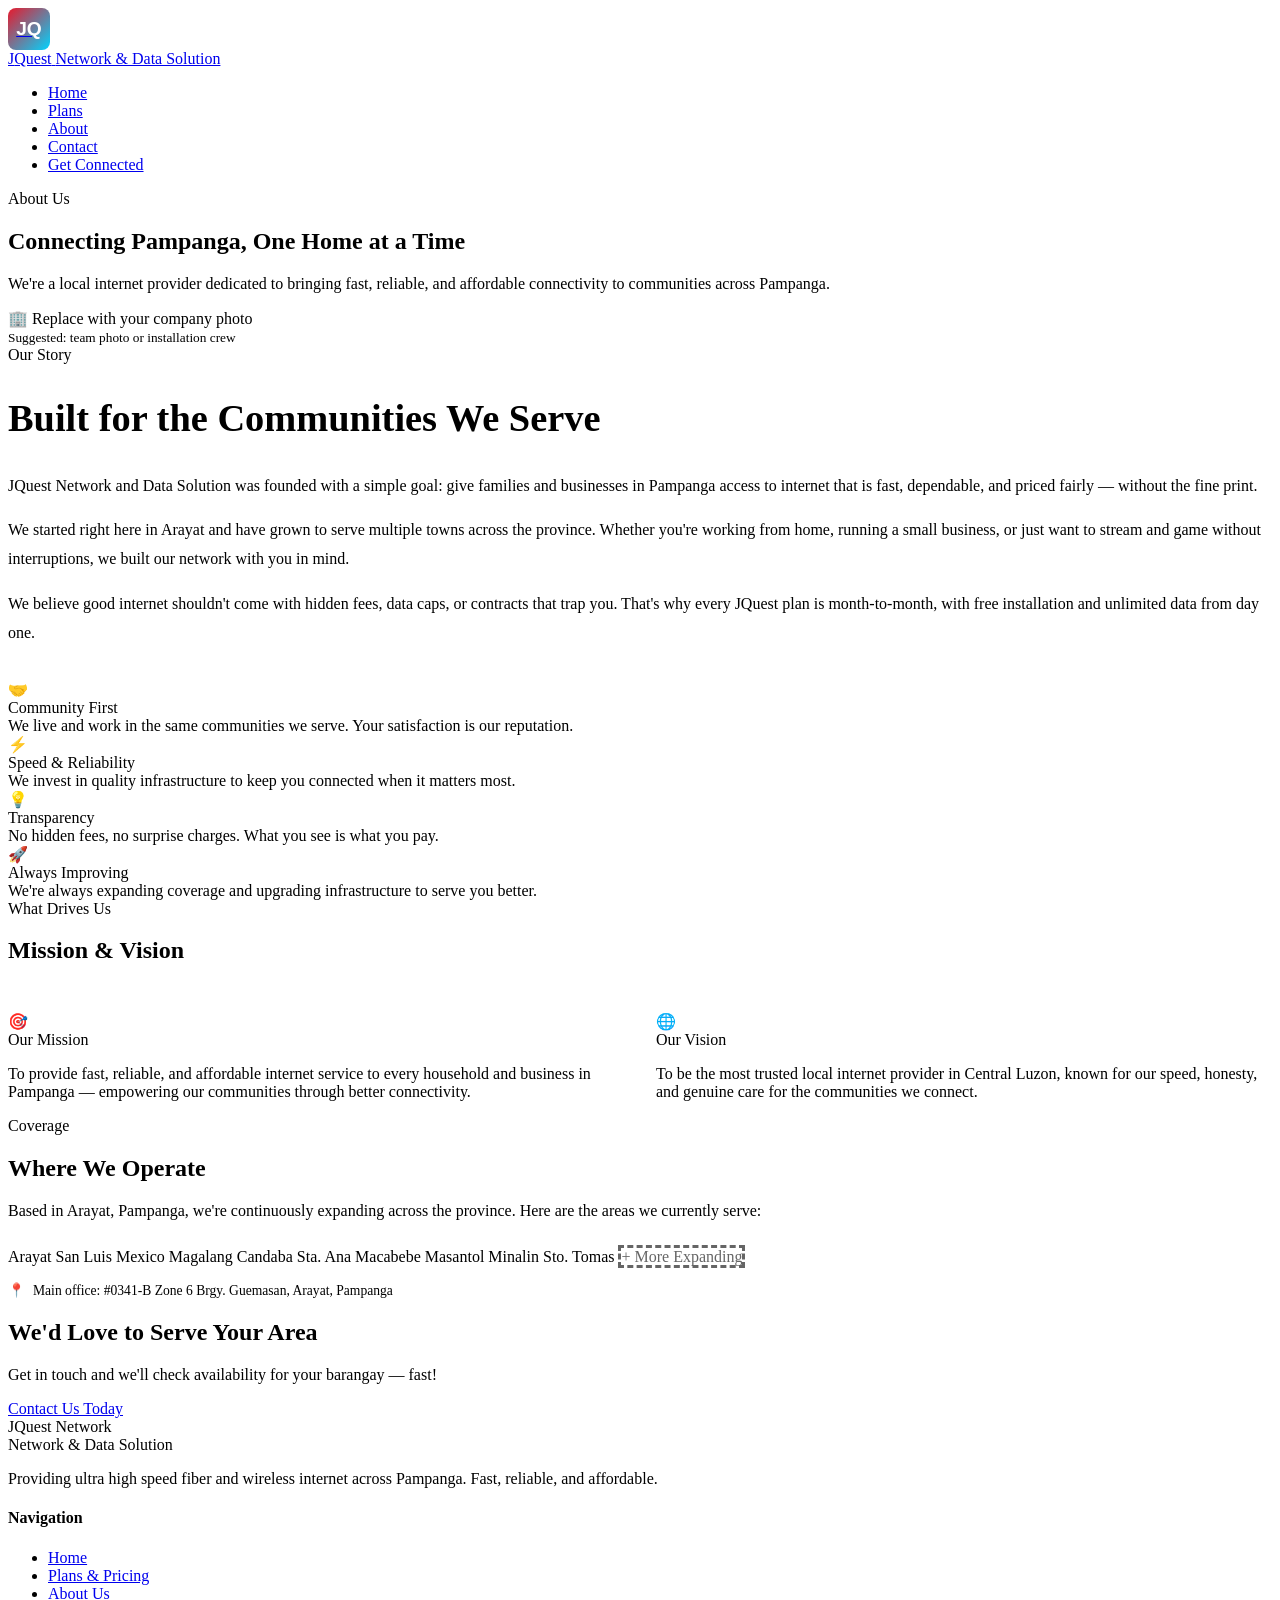
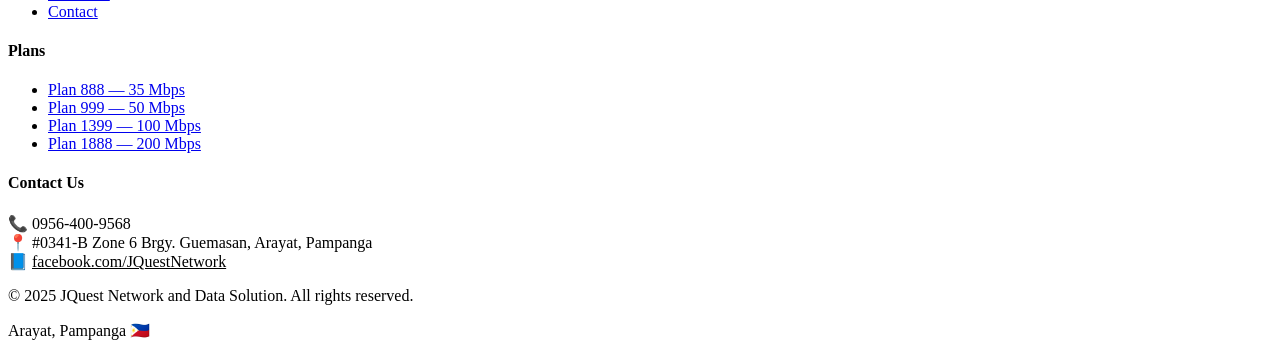
==== about.html @ 80ee77db "Initial files" ====
<!DOCTYPE html>
<html lang="en">
<head>
  <meta charset="UTF-8" />
  <meta name="viewport" content="width=device-width, initial-scale=1.0" />
  <title>About Us — JQuest Network</title>
  <meta name="description" content="Learn about JQuest Network and Data Solution — your trusted internet provider in Arayat and Pampanga." />
  <link rel="stylesheet" href="css/style.css" />
</head>
<body>

<!-- ══ NAVBAR ══════════════════════════════════ -->
<nav class="navbar">
  <a href="index.html" class="nav-logo">
    <div style="width:42px;height:42px;background:linear-gradient(135deg,#e8192c,#00d4ff);border-radius:8px;display:flex;align-items:center;justify-content:center;font-family:'Rajdhani',sans-serif;font-weight:700;font-size:1.2rem;color:#fff;">JQ</div>
    <div class="nav-logo-text">
      <span class="brand">J<span>Quest</span></span>
      <span class="tagline">Network &amp; Data Solution</span>
    </div>
  </a>
  <ul class="nav-links">
    <li><a href="index.html">Home</a></li>
    <li><a href="plans.html">Plans</a></li>
    <li><a href="about.html">About</a></li>
    <li><a href="contact.html">Contact</a></li>
    <li><a href="contact.html" class="nav-cta">Get Connected</a></li>
  </ul>
  <div class="hamburger" aria-label="Menu">
    <span></span><span></span><span></span>
  </div>
</nav>

<!-- ══ HERO ════════════════════════════════════ -->
<section class="about-hero">
  <div class="text-center">
    <div class="section-label">About Us</div>
    <div class="hr-accent"></div>
    <h1 class="section-title">Connecting <span>Pampanga</span>, One Home at a Time</h1>
    <p class="section-sub">We're a local internet provider dedicated to bringing fast, reliable, and affordable connectivity to communities across Pampanga.</p>
  </div>
</section>

<!-- ══ STORY ════════════════════════════════════ -->
<section class="section">
  <div class="about-grid">
    <div class="about-img-wrap fade-up">
      <!-- Replace with your actual photo. Suggested: team photo or office/installation photo -->
      <div class="about-img-placeholder">
        <span class="img-icon">🏢</span>
        <span>Replace with your company photo<br><small>Suggested: team photo or installation crew</small></span>
      </div>
    </div>

    <div class="fade-up" style="transition-delay:0.15s;">
      <div class="section-label">Our Story</div>
      <div class="hr-accent"></div>
      <h2 class="section-title" style="font-size:clamp(1.6rem,3vw,2.4rem);">Built for the <span>Communities We Serve</span></h2>
      <p style="color:var(--gray);line-height:1.8;margin-bottom:16px;">
        JQuest Network and Data Solution was founded with a simple goal: give families and businesses in Pampanga access to internet that is fast, dependable, and priced fairly — without the fine print.
      </p>
      <p style="color:var(--gray);line-height:1.8;margin-bottom:16px;">
        We started right here in Arayat and have grown to serve multiple towns across the province. Whether you're working from home, running a small business, or just want to stream and game without interruptions, we built our network with you in mind.
      </p>
      <p style="color:var(--gray);line-height:1.8;margin-bottom:32px;">
        We believe good internet shouldn't come with hidden fees, data caps, or contracts that trap you. That's why every JQuest plan is month-to-month, with free installation and unlimited data from day one.
      </p>

      <div class="values-grid">
        <div class="value-item">
          <div class="val-icon">🤝</div>
          <div class="val-title">Community First</div>
          <div class="val-text">We live and work in the same communities we serve. Your satisfaction is our reputation.</div>
        </div>
        <div class="value-item">
          <div class="val-icon">⚡</div>
          <div class="val-title">Speed & Reliability</div>
          <div class="val-text">We invest in quality infrastructure to keep you connected when it matters most.</div>
        </div>
        <div class="value-item">
          <div class="val-icon">💡</div>
          <div class="val-title">Transparency</div>
          <div class="val-text">No hidden fees, no surprise charges. What you see is what you pay.</div>
        </div>
        <div class="value-item">
          <div class="val-icon">🚀</div>
          <div class="val-title">Always Improving</div>
          <div class="val-text">We're always expanding coverage and upgrading infrastructure to serve you better.</div>
        </div>
      </div>
    </div>
  </div>
</section>

<!-- ══ MISSION / VISION ═════════════════════════ -->
<section class="section" style="background:rgba(255,255,255,0.015);">
  <div class="text-center fade-up">
    <div class="section-label">What Drives Us</div>
    <div class="hr-accent"></div>
    <h2 class="section-title">Mission &amp; <span>Vision</span></h2>
  </div>

  <div style="display:grid;grid-template-columns:1fr 1fr;gap:32px;margin-top:48px;" class="fade-up stagger">

    <div class="feat-card">
      <div class="feat-icon">🎯</div>
      <div class="feat-title">Our Mission</div>
      <p class="feat-desc">To provide fast, reliable, and affordable internet service to every household and business in Pampanga — empowering our communities through better connectivity.</p>
    </div>

    <div class="feat-card">
      <div class="feat-icon">🌐</div>
      <div class="feat-title">Our Vision</div>
      <p class="feat-desc">To be the most trusted local internet provider in Central Luzon, known for our speed, honesty, and genuine care for the communities we connect.</p>
    </div>

  </div>
</section>

<!-- ══ SERVICE AREA ═════════════════════════════ -->
<section class="section">
  <div class="fade-up">
    <div class="section-label">Coverage</div>
    <div class="hr-accent"></div>
    <h2 class="section-title">Where We <span>Operate</span></h2>
    <p class="section-sub">Based in Arayat, Pampanga, we're continuously expanding across the province. Here are the areas we currently serve:</p>
  </div>

  <div class="coverage-areas fade-up" style="margin-top:28px;">
    <span class="area-tag">Arayat</span>
    <span class="area-tag">San Luis</span>
    <span class="area-tag">Mexico</span>
    <span class="area-tag">Magalang</span>
    <span class="area-tag">Candaba</span>
    <span class="area-tag">Sta. Ana</span>
    <span class="area-tag">Macabebe</span>
    <span class="area-tag">Masantol</span>
    <span class="area-tag">Minalin</span>
    <span class="area-tag">Sto. Tomas</span>
    <span class="area-tag" style="border-style:dashed;opacity:0.6;">+ More Expanding</span>
  </div>

  <div style="margin-top:16px;display:flex;align-items:center;gap:8px;font-size:0.85rem;color:var(--gray-dim);">
    <span>📍</span>
    <span>Main office: #0341-B Zone 6 Brgy. Guemasan, Arayat, Pampanga</span>
  </div>
</section>

<!-- ══ CTA ══════════════════════════════════════ -->
<section class="cta-strip">
  <h2 class="cta-title">We'd Love to Serve Your Area</h2>
  <p class="cta-sub">Get in touch and we'll check availability for your barangay — fast!</p>
  <a href="contact.html" class="btn btn-outline">Contact Us Today</a>
</section>

<!-- ══ FOOTER ═══════════════════════════════════ -->
<footer class="footer">
  <div class="footer-grid">
    <div class="footer-brand">
      <div class="brand-name">J<span>Quest</span> Network</div>
      <div class="brand-tag">Network &amp; Data Solution</div>
      <p>Providing ultra high speed fiber and wireless internet across Pampanga. Fast, reliable, and affordable.</p>
    </div>
    <div class="footer-col">
      <h4>Navigation</h4>
      <ul>
        <li><a href="index.html">Home</a></li>
        <li><a href="plans.html">Plans &amp; Pricing</a></li>
        <li><a href="about.html">About Us</a></li>
        <li><a href="contact.html">Contact</a></li>
      </ul>
    </div>
    <div class="footer-col">
      <h4>Plans</h4>
      <ul>
        <li><a href="plans.html">Plan 888 — 35 Mbps</a></li>
        <li><a href="plans.html">Plan 999 — 50 Mbps</a></li>
        <li><a href="plans.html">Plan 1399 — 100 Mbps</a></li>
        <li><a href="plans.html">Plan 1888 — 200 Mbps</a></li>
      </ul>
    </div>
    <div class="footer-col">
      <h4>Contact Us</h4>
      <div class="footer-contact-item"><span class="f-icon">📞</span> 0956-400-9568</div>
      <div class="footer-contact-item"><span class="f-icon">📍</span> #0341-B Zone 6 Brgy. Guemasan, Arayat, Pampanga</div>
      <div class="footer-contact-item"><span class="f-icon">📘</span> <a href="https://facebook.com/JQuestNetwork" target="_blank" rel="noopener" style="color:var(--cyan);">facebook.com/JQuestNetwork</a></div>
    </div>
  </div>
  <div class="footer-bottom">
    <p>© 2025 JQuest Network and Data Solution. All rights reserved.</p>
    <p>Arayat, Pampanga 🇵🇭</p>
  </div>
</footer>

<script src="js/main.js"></script>
</body>
</html>
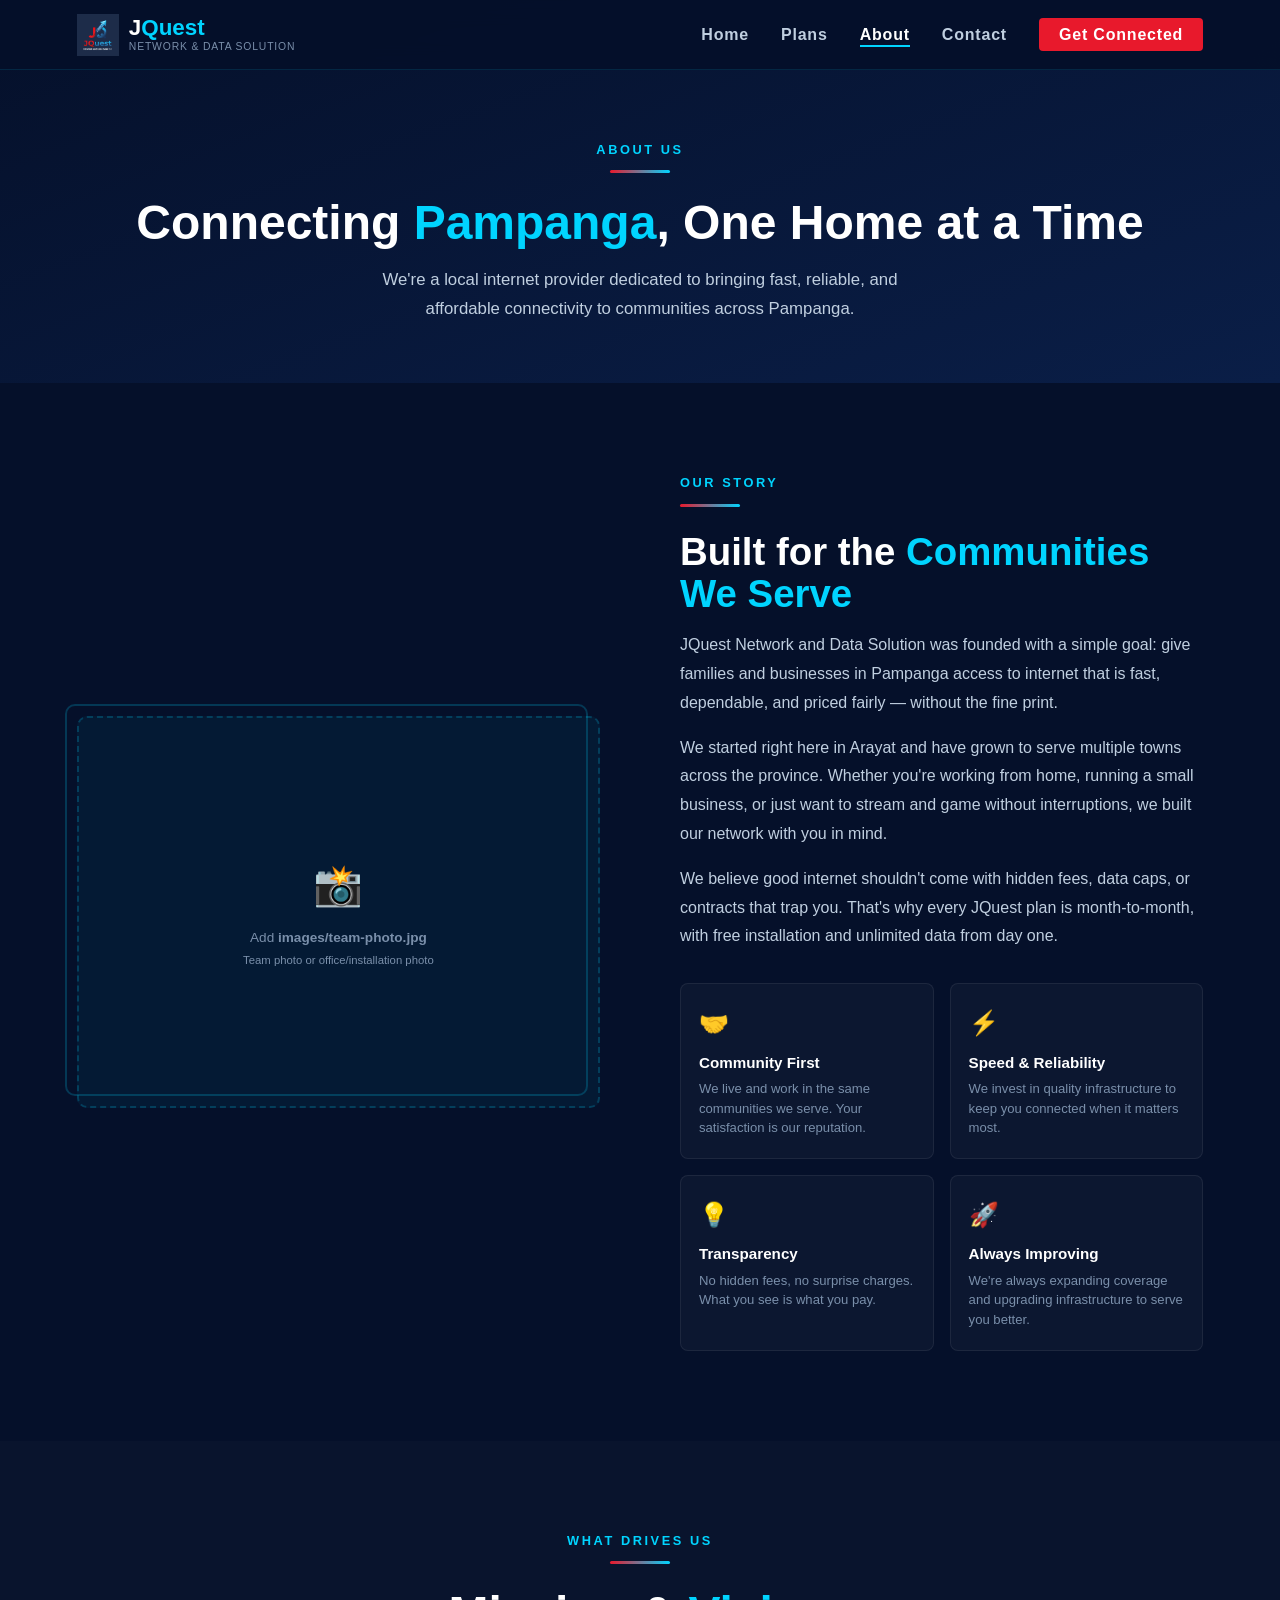
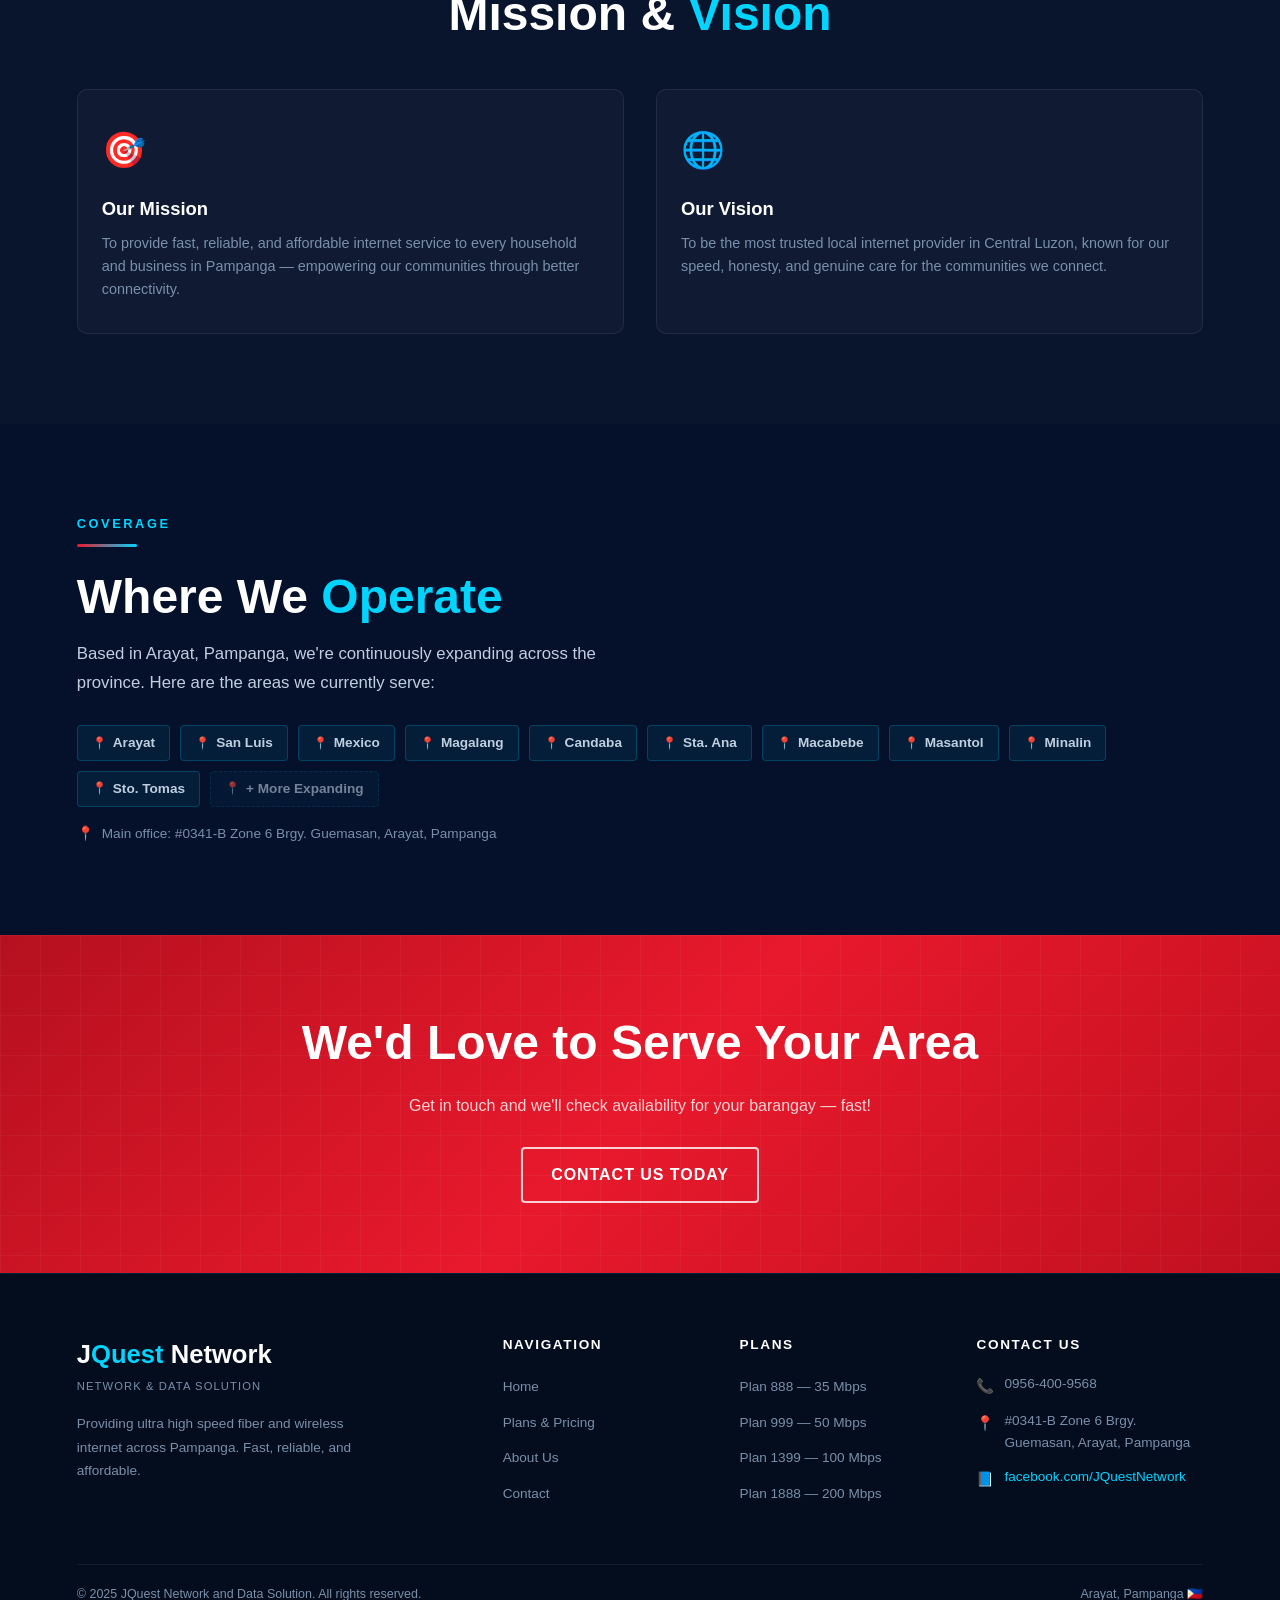
==== commit f7ba4e23: "Update about.html" ====
--- a/about.html
+++ b/about.html
@@ -12,7 +12,7 @@
 <!-- ══ NAVBAR ══════════════════════════════════ -->
 <nav class="navbar">
   <a href="index.html" class="nav-logo">
-    <div style="width:42px;height:42px;background:linear-gradient(135deg,#e8192c,#00d4ff);border-radius:8px;display:flex;align-items:center;justify-content:center;font-family:'Rajdhani',sans-serif;font-weight:700;font-size:1.2rem;color:#fff;">JQ</div>
+    <img src="images/logo.jpg" alt="JQuest Network Logo" style="height:42px;width:auto;object-fit:contain;" />
     <div class="nav-logo-text">
       <span class="brand">J<span>Quest</span></span>
       <span class="tagline">Network &amp; Data Solution</span>
@@ -44,10 +44,17 @@
 <section class="section">
   <div class="about-grid">
     <div class="about-img-wrap fade-up">
-      <!-- Replace with your actual photo. Suggested: team photo or office/installation photo -->
-      <div class="about-img-placeholder">
-        <span class="img-icon">🏢</span>
-        <span>Replace with your company photo<br><small>Suggested: team photo or installation crew</small></span>
+      <!-- PHOTO: Replace images/team-photo.jpg with your actual team or office photo -->
+      <img
+        src="images/team-photo.jpg"
+        alt="JQuest Network Team"
+        style="width:100%;border-radius:10px;border:1px solid rgba(0,212,255,0.15);"
+        onerror="this.style.display='none';this.nextElementSibling.style.display='flex';"
+      />
+      <!-- Fallback shown if image is missing -->
+      <div class="about-img-placeholder" style="display:none;">
+        <span class="img-icon">📸</span>
+        <span>Add <strong>images/team-photo.jpg</strong><br><small>Team photo or office/installation photo</small></span>
       </div>
     </div>
 
--- a/css/style.css
+++ b/css/style.css
@@ -0,0 +1,1137 @@
+/* ============================================
+   JQUEST NETWORK — Global Styles
+   ============================================ */
+
+@import url('https://fonts.googleapis.com/css2?family=Rajdhani:wght@400;500;600;700&family=Exo+2:ital,wght@0,300;0,400;0,600;0,800;1,400&display=swap');
+
+:root {
+  --navy:     #05102a;
+  --navy-mid: #0a1e47;
+  --navy-lt:  #0f2a60;
+  --red:      #e8192c;
+  --red-dark: #b5101f;
+  --cyan:     #00d4ff;
+  --cyan-dim: #0099bb;
+  --white:    #ffffff;
+  --gray:     #c0cfe0;
+  --gray-dim: #7a8faa;
+
+  --font-head: 'Rajdhani', sans-serif;
+  --font-body: 'Exo 2', sans-serif;
+
+  --transition: 0.3s cubic-bezier(0.4,0,0.2,1);
+  --shadow-glow: 0 0 30px rgba(0,212,255,0.15);
+  --shadow-card: 0 8px 40px rgba(0,0,0,0.4);
+}
+
+*, *::before, *::after { box-sizing: border-box; margin: 0; padding: 0; }
+
+html { scroll-behavior: smooth; }
+
+body {
+  font-family: var(--font-body);
+  background: var(--navy);
+  color: var(--white);
+  line-height: 1.6;
+  overflow-x: hidden;
+}
+
+a { text-decoration: none; color: inherit; }
+img { max-width: 100%; display: block; }
+ul { list-style: none; }
+
+/* ── Scrollbar ── */
+::-webkit-scrollbar { width: 6px; }
+::-webkit-scrollbar-track { background: var(--navy); }
+::-webkit-scrollbar-thumb { background: var(--cyan-dim); border-radius: 3px; }
+
+/* ============================================
+   NAVBAR
+   ============================================ */
+.navbar {
+  position: fixed;
+  top: 0; left: 0; right: 0;
+  z-index: 1000;
+  display: flex;
+  align-items: center;
+  justify-content: space-between;
+  padding: 0 6%;
+  height: 70px;
+  background: rgba(5,16,42,0.92);
+  backdrop-filter: blur(12px);
+  border-bottom: 1px solid rgba(0,212,255,0.12);
+  transition: var(--transition);
+}
+
+.navbar.scrolled {
+  background: rgba(5,16,42,0.98);
+  box-shadow: 0 4px 30px rgba(0,0,0,0.5);
+}
+
+.nav-logo {
+  display: flex;
+  align-items: center;
+  gap: 10px;
+}
+
+.nav-logo img {
+  height: 42px;
+  width: auto;
+}
+
+.nav-logo-text {
+  display: flex;
+  flex-direction: column;
+  line-height: 1.1;
+}
+
+.nav-logo-text .brand { font-family: var(--font-head); font-size: 1.4rem; font-weight: 700; color: var(--white); }
+.nav-logo-text .brand span { color: var(--cyan); }
+.nav-logo-text .tagline { font-size: 0.65rem; color: var(--gray-dim); letter-spacing: 0.08em; text-transform: uppercase; }
+
+.nav-links {
+  display: flex;
+  align-items: center;
+  gap: 2rem;
+}
+
+.nav-links a {
+  font-family: var(--font-head);
+  font-size: 1rem;
+  font-weight: 600;
+  letter-spacing: 0.05em;
+  color: var(--gray);
+  position: relative;
+  transition: var(--transition);
+}
+
+.nav-links a::after {
+  content: '';
+  position: absolute;
+  bottom: -4px; left: 0;
+  width: 0; height: 2px;
+  background: var(--cyan);
+  transition: var(--transition);
+}
+
+.nav-links a:hover,
+.nav-links a.active { color: var(--white); }
+.nav-links a:hover::after,
+.nav-links a.active::after { width: 100%; }
+
+.nav-cta {
+  background: var(--red);
+  color: var(--white) !important;
+  padding: 8px 20px;
+  border-radius: 4px;
+  font-family: var(--font-head);
+  font-weight: 700;
+  transition: var(--transition);
+}
+.nav-cta:hover { background: var(--red-dark) !important; }
+.nav-cta::after { display: none !important; }
+
+.hamburger {
+  display: none;
+  flex-direction: column;
+  gap: 5px;
+  cursor: pointer;
+  padding: 4px;
+}
+.hamburger span {
+  display: block;
+  width: 24px; height: 2px;
+  background: var(--white);
+  border-radius: 2px;
+  transition: var(--transition);
+}
+
+/* ============================================
+   BUTTONS
+   ============================================ */
+.btn {
+  display: inline-flex;
+  align-items: center;
+  gap: 8px;
+  padding: 13px 28px;
+  font-family: var(--font-head);
+  font-weight: 700;
+  font-size: 1rem;
+  letter-spacing: 0.06em;
+  border-radius: 4px;
+  cursor: pointer;
+  transition: var(--transition);
+  border: none;
+  text-transform: uppercase;
+}
+
+.btn-primary {
+  background: var(--red);
+  color: var(--white);
+  box-shadow: 0 4px 20px rgba(232,25,44,0.4);
+}
+.btn-primary:hover {
+  background: var(--red-dark);
+  transform: translateY(-2px);
+  box-shadow: 0 8px 30px rgba(232,25,44,0.5);
+}
+
+.btn-outline {
+  background: transparent;
+  color: var(--cyan);
+  border: 2px solid var(--cyan);
+}
+.btn-outline:hover {
+  background: rgba(0,212,255,0.1);
+  transform: translateY(-2px);
+}
+
+/* ============================================
+   SECTION UTILITIES
+   ============================================ */
+.section { padding: 90px 6%; }
+.section-sm { padding: 60px 6%; }
+
+.section-label {
+  font-family: var(--font-head);
+  font-size: 0.8rem;
+  font-weight: 700;
+  letter-spacing: 0.2em;
+  text-transform: uppercase;
+  color: var(--cyan);
+  margin-bottom: 10px;
+}
+
+.section-title {
+  font-family: var(--font-head);
+  font-size: clamp(2rem, 4vw, 3rem);
+  font-weight: 700;
+  line-height: 1.1;
+  color: var(--white);
+  margin-bottom: 16px;
+}
+
+.section-title span { color: var(--cyan); }
+
+.section-sub {
+  font-size: 1.05rem;
+  color: var(--gray);
+  max-width: 560px;
+  line-height: 1.7;
+}
+
+.text-center { text-align: center; }
+.text-center .section-sub { margin: 0 auto; }
+
+/* Horizontal rule accent */
+.hr-accent {
+  width: 60px; height: 3px;
+  background: linear-gradient(90deg, var(--red), var(--cyan));
+  border-radius: 2px;
+  margin-bottom: 24px;
+}
+.text-center .hr-accent { margin: 0 auto 24px; }
+
+/* ============================================
+   HERO (index.html)
+   ============================================ */
+.hero {
+  position: relative;
+  min-height: 100vh;
+  display: flex;
+  align-items: center;
+  padding: 120px 6% 80px;
+  overflow: hidden;
+}
+
+.hero-bg {
+  position: absolute;
+  inset: 0;
+  background:
+    radial-gradient(ellipse 70% 70% at 70% 50%, rgba(0,60,120,0.5) 0%, transparent 60%),
+    radial-gradient(ellipse 40% 40% at 20% 80%, rgba(232,25,44,0.12) 0%, transparent 60%),
+    linear-gradient(160deg, #05102a 0%, #0a1e47 60%, #05102a 100%);
+  z-index: 0;
+}
+
+.hero-grid {
+  position: absolute;
+  inset: 0;
+  background-image:
+    linear-gradient(rgba(0,212,255,0.04) 1px, transparent 1px),
+    linear-gradient(90deg, rgba(0,212,255,0.04) 1px, transparent 1px);
+  background-size: 50px 50px;
+  z-index: 0;
+}
+
+.hero-content {
+  position: relative;
+  z-index: 1;
+  max-width: 620px;
+}
+
+.hero-badge {
+  display: inline-flex;
+  align-items: center;
+  gap: 8px;
+  background: rgba(0,212,255,0.1);
+  border: 1px solid rgba(0,212,255,0.3);
+  border-radius: 20px;
+  padding: 6px 16px;
+  font-size: 0.78rem;
+  font-weight: 600;
+  letter-spacing: 0.1em;
+  text-transform: uppercase;
+  color: var(--cyan);
+  margin-bottom: 24px;
+}
+
+.hero-badge .dot {
+  width: 6px; height: 6px;
+  background: var(--cyan);
+  border-radius: 50%;
+  animation: blink 1.4s infinite;
+}
+
+@keyframes blink {
+  0%, 100% { opacity: 1; }
+  50% { opacity: 0.2; }
+}
+
+.hero-title {
+  font-family: var(--font-head);
+  font-size: clamp(2.6rem, 6vw, 4.5rem);
+  font-weight: 700;
+  line-height: 1.05;
+  margin-bottom: 20px;
+}
+
+.hero-title .accent { color: var(--cyan); }
+.hero-title .red { color: var(--red); }
+
+.hero-desc {
+  font-size: 1.05rem;
+  color: var(--gray);
+  line-height: 1.75;
+  margin-bottom: 36px;
+  max-width: 500px;
+}
+
+.hero-actions { display: flex; gap: 16px; flex-wrap: wrap; margin-bottom: 48px; }
+
+.hero-stats {
+  display: flex;
+  gap: 36px;
+  flex-wrap: wrap;
+}
+
+.hero-stat-val {
+  font-family: var(--font-head);
+  font-size: 2rem;
+  font-weight: 700;
+  color: var(--white);
+  line-height: 1;
+}
+
+.hero-stat-val span { color: var(--cyan); }
+
+.hero-stat-label {
+  font-size: 0.75rem;
+  color: var(--gray-dim);
+  text-transform: uppercase;
+  letter-spacing: 0.1em;
+  margin-top: 4px;
+}
+
+/* Hero visual (right side) */
+.hero-visual {
+  position: absolute;
+  right: 4%;
+  top: 50%;
+  transform: translateY(-50%);
+  width: min(500px, 44vw);
+  z-index: 1;
+  display: flex;
+  align-items: center;
+  justify-content: center;
+}
+
+.speed-ring {
+  position: relative;
+  width: 380px;
+  height: 380px;
+  display: flex;
+  align-items: center;
+  justify-content: center;
+}
+
+.ring {
+  position: absolute;
+  border-radius: 50%;
+  border: 1px solid rgba(0,212,255,0.15);
+  animation: rotate 20s linear infinite;
+}
+
+.ring:nth-child(1) { width: 100%; height: 100%; animation-duration: 30s; }
+.ring:nth-child(2) { width: 75%; height: 75%; animation-duration: 20s; animation-direction: reverse; border-color: rgba(232,25,44,0.15); }
+.ring:nth-child(3) { width: 50%; height: 50%; animation-duration: 15s; }
+
+.ring::before {
+  content: '';
+  position: absolute;
+  top: -3px; left: 50%;
+  transform: translateX(-50%);
+  width: 6px; height: 6px;
+  background: var(--cyan);
+  border-radius: 50%;
+  box-shadow: 0 0 10px var(--cyan);
+}
+
+.ring:nth-child(2)::before { background: var(--red); box-shadow: 0 0 10px var(--red); }
+
+@keyframes rotate {
+  from { transform: rotate(0deg); }
+  to { transform: rotate(360deg); }
+}
+
+.ring-center {
+  position: relative;
+  z-index: 2;
+  text-align: center;
+  background: rgba(5,16,42,0.85);
+  border: 1px solid rgba(0,212,255,0.2);
+  border-radius: 50%;
+  width: 180px; height: 180px;
+  display: flex;
+  flex-direction: column;
+  align-items: center;
+  justify-content: center;
+  box-shadow: 0 0 60px rgba(0,212,255,0.15), inset 0 0 40px rgba(0,0,0,0.5);
+}
+
+.ring-center .speed-num {
+  font-family: var(--font-head);
+  font-size: 2.8rem;
+  font-weight: 700;
+  color: var(--cyan);
+  line-height: 1;
+}
+
+.ring-center .speed-unit { font-size: 0.8rem; color: var(--gray-dim); letter-spacing: 0.1em; }
+
+/* ============================================
+   FEATURE CARDS
+   ============================================ */
+.features-grid {
+  display: grid;
+  grid-template-columns: repeat(auto-fit, minmax(220px, 1fr));
+  gap: 24px;
+  margin-top: 48px;
+}
+
+.feat-card {
+  background: rgba(255,255,255,0.03);
+  border: 1px solid rgba(255,255,255,0.07);
+  border-radius: 10px;
+  padding: 32px 24px;
+  transition: var(--transition);
+  position: relative;
+  overflow: hidden;
+}
+
+.feat-card::before {
+  content: '';
+  position: absolute;
+  top: 0; left: 0; right: 0;
+  height: 2px;
+  background: linear-gradient(90deg, var(--cyan), var(--red));
+  transform: scaleX(0);
+  transition: var(--transition);
+}
+
+.feat-card:hover {
+  border-color: rgba(0,212,255,0.25);
+  transform: translateY(-4px);
+  box-shadow: var(--shadow-glow);
+}
+
+.feat-card:hover::before { transform: scaleX(1); }
+
+.feat-icon {
+  font-size: 2.2rem;
+  margin-bottom: 16px;
+}
+
+.feat-title {
+  font-family: var(--font-head);
+  font-size: 1.15rem;
+  font-weight: 700;
+  color: var(--white);
+  margin-bottom: 8px;
+}
+
+.feat-desc {
+  font-size: 0.9rem;
+  color: var(--gray-dim);
+  line-height: 1.6;
+}
+
+/* ============================================
+   PLANS (plans.html)
+   ============================================ */
+.plans-hero {
+  padding: 140px 6% 60px;
+  background: linear-gradient(160deg, #05102a, #0a1e47);
+  position: relative;
+  overflow: hidden;
+}
+
+.plans-hero::after {
+  content: '';
+  position: absolute;
+  inset: 0;
+  background-image:
+    linear-gradient(rgba(0,212,255,0.04) 1px, transparent 1px),
+    linear-gradient(90deg, rgba(0,212,255,0.04) 1px, transparent 1px);
+  background-size: 50px 50px;
+  pointer-events: none;
+}
+
+.plans-grid {
+  display: grid;
+  grid-template-columns: repeat(auto-fit, minmax(240px, 1fr));
+  gap: 24px;
+  margin-top: 50px;
+}
+
+.plan-card {
+  background: rgba(10,30,71,0.8);
+  border: 1px solid rgba(255,255,255,0.08);
+  border-radius: 12px;
+  padding: 36px 28px;
+  position: relative;
+  overflow: hidden;
+  transition: var(--transition);
+  display: flex;
+  flex-direction: column;
+}
+
+.plan-card:hover {
+  border-color: rgba(0,212,255,0.3);
+  transform: translateY(-6px);
+  box-shadow: var(--shadow-glow), var(--shadow-card);
+}
+
+.plan-card.featured {
+  border-color: var(--red);
+  box-shadow: 0 0 40px rgba(232,25,44,0.2);
+}
+
+.plan-card.featured .plan-badge-top {
+  display: block;
+}
+
+.plan-badge-top {
+  display: none;
+  position: absolute;
+  top: 0; right: 0;
+  background: var(--red);
+  color: var(--white);
+  font-family: var(--font-head);
+  font-size: 0.7rem;
+  font-weight: 700;
+  letter-spacing: 0.1em;
+  padding: 4px 14px;
+  border-radius: 0 12px 0 8px;
+  text-transform: uppercase;
+}
+
+.plan-name {
+  font-family: var(--font-head);
+  font-size: 0.85rem;
+  font-weight: 700;
+  letter-spacing: 0.15em;
+  text-transform: uppercase;
+  color: var(--cyan);
+  margin-bottom: 8px;
+}
+
+.plan-price {
+  font-family: var(--font-head);
+  font-size: 3.2rem;
+  font-weight: 700;
+  line-height: 1;
+  color: var(--white);
+  margin-bottom: 4px;
+}
+
+.plan-price sup {
+  font-size: 1.2rem;
+  vertical-align: super;
+  color: var(--gray);
+}
+
+.plan-period {
+  font-size: 0.8rem;
+  color: var(--gray-dim);
+  text-transform: uppercase;
+  letter-spacing: 0.08em;
+  margin-bottom: 24px;
+}
+
+.plan-speed {
+  display: inline-flex;
+  align-items: center;
+  gap: 8px;
+  background: rgba(0,212,255,0.1);
+  border: 1px solid rgba(0,212,255,0.25);
+  border-radius: 6px;
+  padding: 10px 16px;
+  margin-bottom: 28px;
+}
+
+.plan-speed .speed-val {
+  font-family: var(--font-head);
+  font-size: 1.5rem;
+  font-weight: 700;
+  color: var(--cyan);
+  line-height: 1;
+}
+
+.plan-speed .speed-label { font-size: 0.75rem; color: var(--gray-dim); }
+
+.plan-features { flex: 1; margin-bottom: 28px; }
+
+.plan-features li {
+  display: flex;
+  align-items: flex-start;
+  gap: 10px;
+  font-size: 0.88rem;
+  color: var(--gray);
+  padding: 7px 0;
+  border-bottom: 1px solid rgba(255,255,255,0.05);
+}
+
+.plan-features li:last-child { border-bottom: none; }
+
+.plan-features li::before {
+  content: '✓';
+  color: var(--cyan);
+  font-weight: 700;
+  flex-shrink: 0;
+  margin-top: 1px;
+}
+
+.plan-cta { width: 100%; justify-content: center; }
+
+/* Apply note */
+.plans-note {
+  margin-top: 40px;
+  padding: 20px 28px;
+  background: rgba(0,212,255,0.05);
+  border: 1px solid rgba(0,212,255,0.15);
+  border-radius: 8px;
+  font-size: 0.9rem;
+  color: var(--gray);
+  display: flex;
+  align-items: flex-start;
+  gap: 12px;
+}
+
+.plans-note .icon { font-size: 1.2rem; flex-shrink: 0; margin-top: 2px; }
+
+/* ============================================
+   COVERAGE MAP SECTION
+   ============================================ */
+.coverage-areas {
+  display: flex;
+  flex-wrap: wrap;
+  gap: 10px;
+  margin-top: 28px;
+}
+
+.area-tag {
+  display: inline-flex;
+  align-items: center;
+  gap: 6px;
+  background: rgba(0,212,255,0.07);
+  border: 1px solid rgba(0,212,255,0.2);
+  border-radius: 4px;
+  padding: 6px 14px;
+  font-family: var(--font-head);
+  font-size: 0.85rem;
+  font-weight: 600;
+  color: var(--gray);
+  transition: var(--transition);
+}
+
+.area-tag:hover {
+  background: rgba(0,212,255,0.14);
+  color: var(--white);
+  border-color: var(--cyan);
+}
+
+.area-tag::before { content: '📍'; font-size: 0.75rem; }
+
+/* ============================================
+   ABOUT (about.html)
+   ============================================ */
+.about-hero {
+  padding: 140px 6% 60px;
+  background: linear-gradient(160deg, #05102a, #0a1e47);
+  position: relative;
+  overflow: hidden;
+}
+
+.about-grid {
+  display: grid;
+  grid-template-columns: 1fr 1fr;
+  gap: 80px;
+  align-items: center;
+}
+
+.about-img-wrap {
+  position: relative;
+}
+
+.about-img-wrap img {
+  width: 100%;
+  border-radius: 10px;
+  border: 1px solid rgba(0,212,255,0.15);
+}
+
+.about-img-wrap::before {
+  content: '';
+  position: absolute;
+  top: -12px; left: -12px;
+  right: 12px; bottom: 12px;
+  border: 2px solid rgba(0,212,255,0.2);
+  border-radius: 10px;
+  pointer-events: none;
+}
+
+.about-img-placeholder {
+  width: 100%;
+  aspect-ratio: 4/3;
+  background: rgba(0,212,255,0.05);
+  border: 2px dashed rgba(0,212,255,0.2);
+  border-radius: 10px;
+  display: flex;
+  flex-direction: column;
+  align-items: center;
+  justify-content: center;
+  color: var(--gray-dim);
+  font-size: 0.85rem;
+  gap: 10px;
+  text-align: center;
+  padding: 20px;
+}
+
+.about-img-placeholder .img-icon { font-size: 2.5rem; }
+
+.values-grid {
+  display: grid;
+  grid-template-columns: 1fr 1fr;
+  gap: 16px;
+  margin-top: 32px;
+}
+
+.value-item {
+  background: rgba(255,255,255,0.03);
+  border: 1px solid rgba(255,255,255,0.07);
+  border-radius: 8px;
+  padding: 20px 18px;
+  transition: var(--transition);
+}
+
+.value-item:hover {
+  border-color: rgba(0,212,255,0.25);
+  background: rgba(0,212,255,0.04);
+}
+
+.value-item .val-icon { font-size: 1.5rem; margin-bottom: 8px; }
+.value-item .val-title { font-family: var(--font-head); font-weight: 700; margin-bottom: 4px; font-size: 0.95rem; }
+.value-item .val-text { font-size: 0.82rem; color: var(--gray-dim); line-height: 1.5; }
+
+/* Team section */
+.team-grid {
+  display: grid;
+  grid-template-columns: repeat(auto-fill, minmax(200px, 1fr));
+  gap: 24px;
+  margin-top: 48px;
+}
+
+.team-card {
+  background: rgba(255,255,255,0.03);
+  border: 1px solid rgba(255,255,255,0.07);
+  border-radius: 10px;
+  overflow: hidden;
+  text-align: center;
+  transition: var(--transition);
+}
+
+.team-card:hover {
+  border-color: rgba(0,212,255,0.25);
+  transform: translateY(-4px);
+}
+
+.team-photo {
+  width: 100%;
+  aspect-ratio: 1;
+  background: rgba(0,212,255,0.06);
+  display: flex;
+  align-items: center;
+  justify-content: center;
+  font-size: 3rem;
+  color: rgba(0,212,255,0.3);
+  border-bottom: 1px solid rgba(255,255,255,0.06);
+}
+
+.team-info { padding: 18px 14px; }
+.team-name { font-family: var(--font-head); font-weight: 700; font-size: 1rem; margin-bottom: 4px; }
+.team-role { font-size: 0.78rem; color: var(--cyan); letter-spacing: 0.05em; text-transform: uppercase; }
+
+/* ============================================
+   CONTACT (contact.html)
+   ============================================ */
+.contact-hero {
+  padding: 140px 6% 60px;
+  background: linear-gradient(160deg, #05102a, #0a1e47);
+  position: relative;
+  overflow: hidden;
+}
+
+.contact-grid {
+  display: grid;
+  grid-template-columns: 1fr 1fr;
+  gap: 60px;
+  align-items: start;
+}
+
+.contact-info-card {
+  background: rgba(255,255,255,0.03);
+  border: 1px solid rgba(255,255,255,0.08);
+  border-radius: 12px;
+  padding: 36px;
+}
+
+.contact-item {
+  display: flex;
+  gap: 18px;
+  align-items: flex-start;
+  padding: 20px 0;
+  border-bottom: 1px solid rgba(255,255,255,0.06);
+}
+
+.contact-item:last-child { border-bottom: none; }
+
+.contact-item-icon {
+  width: 46px; height: 46px;
+  background: rgba(0,212,255,0.1);
+  border: 1px solid rgba(0,212,255,0.2);
+  border-radius: 8px;
+  display: flex;
+  align-items: center;
+  justify-content: center;
+  font-size: 1.2rem;
+  flex-shrink: 0;
+}
+
+.contact-item-label {
+  font-size: 0.72rem;
+  text-transform: uppercase;
+  letter-spacing: 0.1em;
+  color: var(--gray-dim);
+  margin-bottom: 4px;
+}
+
+.contact-item-value {
+  font-family: var(--font-head);
+  font-size: 1.05rem;
+  font-weight: 600;
+  color: var(--white);
+  line-height: 1.4;
+}
+
+.contact-item-value a { color: var(--cyan); transition: var(--transition); }
+.contact-item-value a:hover { color: var(--white); }
+
+.social-buttons {
+  display: flex;
+  flex-direction: column;
+  gap: 14px;
+  margin-top: 32px;
+}
+
+.social-btn {
+  display: flex;
+  align-items: center;
+  gap: 14px;
+  padding: 16px 20px;
+  border-radius: 8px;
+  border: 1px solid rgba(255,255,255,0.1);
+  background: rgba(255,255,255,0.03);
+  transition: var(--transition);
+  font-family: var(--font-head);
+  font-weight: 600;
+  font-size: 0.95rem;
+}
+
+.social-btn:hover { transform: translateX(4px); }
+
+.social-btn.fb {
+  border-color: rgba(24,119,242,0.3);
+}
+.social-btn.fb:hover {
+  background: rgba(24,119,242,0.1);
+  border-color: rgba(24,119,242,0.5);
+  color: #4a9ef5;
+}
+
+.social-btn.ph {
+  border-color: rgba(0,212,255,0.3);
+}
+.social-btn.ph:hover {
+  background: rgba(0,212,255,0.1);
+  border-color: var(--cyan);
+  color: var(--cyan);
+}
+
+.social-btn .soc-icon { font-size: 1.3rem; }
+.social-btn .soc-label { font-size: 0.7rem; color: var(--gray-dim); display: block; font-weight: 400; }
+
+/* Map embed */
+.map-wrap {
+  border-radius: 12px;
+  overflow: hidden;
+  border: 1px solid rgba(255,255,255,0.08);
+  aspect-ratio: 4/3;
+}
+
+.map-wrap iframe { width: 100%; height: 100%; border: none; }
+
+/* ============================================
+   TESTIMONIALS / WHY US
+   ============================================ */
+.why-grid {
+  display: grid;
+  grid-template-columns: repeat(auto-fit, minmax(200px, 1fr));
+  gap: 20px;
+  margin-top: 48px;
+}
+
+.why-card {
+  background: rgba(255,255,255,0.02);
+  border: 1px solid rgba(255,255,255,0.06);
+  border-radius: 10px;
+  padding: 28px 22px;
+  text-align: center;
+  transition: var(--transition);
+}
+
+.why-card:hover {
+  background: rgba(0,212,255,0.05);
+  border-color: rgba(0,212,255,0.2);
+  transform: translateY(-4px);
+}
+
+.why-num {
+  font-family: var(--font-head);
+  font-size: 2.5rem;
+  font-weight: 700;
+  color: var(--cyan);
+  line-height: 1;
+  margin-bottom: 6px;
+}
+
+.why-label {
+  font-size: 0.85rem;
+  color: var(--gray-dim);
+  line-height: 1.5;
+}
+
+/* ============================================
+   CTA STRIP
+   ============================================ */
+.cta-strip {
+  background: linear-gradient(135deg, var(--red-dark) 0%, var(--red) 50%, #c01020 100%);
+  padding: 70px 6%;
+  text-align: center;
+  position: relative;
+  overflow: hidden;
+}
+
+.cta-strip::before {
+  content: '';
+  position: absolute;
+  inset: 0;
+  background-image:
+    linear-gradient(rgba(255,255,255,0.04) 1px, transparent 1px),
+    linear-gradient(90deg, rgba(255,255,255,0.04) 1px, transparent 1px);
+  background-size: 40px 40px;
+}
+
+.cta-strip .cta-title {
+  font-family: var(--font-head);
+  font-size: clamp(1.8rem, 4vw, 3rem);
+  font-weight: 700;
+  color: var(--white);
+  margin-bottom: 12px;
+  position: relative;
+}
+
+.cta-strip .cta-sub {
+  font-size: 1rem;
+  color: rgba(255,255,255,0.8);
+  margin-bottom: 28px;
+  position: relative;
+}
+
+.cta-strip .btn-outline {
+  border-color: rgba(255,255,255,0.8);
+  color: var(--white);
+  position: relative;
+}
+
+.cta-strip .btn-outline:hover {
+  background: rgba(255,255,255,0.15);
+  border-color: var(--white);
+}
+
+/* ============================================
+   FOOTER
+   ============================================ */
+.footer {
+  background: #030d1e;
+  padding: 60px 6% 0;
+  border-top: 1px solid rgba(0,212,255,0.1);
+}
+
+.footer-grid {
+  display: grid;
+  grid-template-columns: 2fr 1fr 1fr 1.2fr;
+  gap: 48px;
+  padding-bottom: 48px;
+  border-bottom: 1px solid rgba(255,255,255,0.06);
+}
+
+.footer-brand .brand-name {
+  font-family: var(--font-head);
+  font-size: 1.6rem;
+  font-weight: 700;
+  margin-bottom: 4px;
+}
+
+.footer-brand .brand-name span { color: var(--cyan); }
+
+.footer-brand .brand-tag {
+  font-size: 0.7rem;
+  color: var(--gray-dim);
+  letter-spacing: 0.1em;
+  text-transform: uppercase;
+  margin-bottom: 16px;
+}
+
+.footer-brand p {
+  font-size: 0.85rem;
+  color: var(--gray-dim);
+  line-height: 1.7;
+  max-width: 280px;
+}
+
+.footer-col h4 {
+  font-family: var(--font-head);
+  font-size: 0.85rem;
+  font-weight: 700;
+  letter-spacing: 0.12em;
+  text-transform: uppercase;
+  color: var(--white);
+  margin-bottom: 18px;
+}
+
+.footer-col ul li {
+  margin-bottom: 10px;
+}
+
+.footer-col ul li a {
+  font-size: 0.85rem;
+  color: var(--gray-dim);
+  transition: var(--transition);
+}
+
+.footer-col ul li a:hover { color: var(--cyan); padding-left: 4px; }
+
+.footer-contact-item {
+  display: flex;
+  gap: 10px;
+  align-items: flex-start;
+  margin-bottom: 12px;
+  font-size: 0.85rem;
+  color: var(--gray-dim);
+}
+
+.footer-contact-item .f-icon { font-size: 0.9rem; flex-shrink: 0; margin-top: 2px; }
+
+.footer-bottom {
+  padding: 20px 0;
+  display: flex;
+  align-items: center;
+  justify-content: space-between;
+  flex-wrap: wrap;
+  gap: 12px;
+}
+
+.footer-bottom p { font-size: 0.78rem; color: var(--gray-dim); }
+
+/* ============================================
+   ANIMATIONS
+   ============================================ */
+.fade-up {
+  opacity: 0;
+  transform: translateY(30px);
+  transition: opacity 0.6s ease, transform 0.6s ease;
+}
+
+.fade-up.visible {
+  opacity: 1;
+  transform: translateY(0);
+}
+
+.stagger > *:nth-child(1) { transition-delay: 0s; }
+.stagger > *:nth-child(2) { transition-delay: 0.1s; }
+.stagger > *:nth-child(3) { transition-delay: 0.2s; }
+.stagger > *:nth-child(4) { transition-delay: 0.3s; }
+.stagger > *:nth-child(5) { transition-delay: 0.4s; }
+.stagger > *:nth-child(6) { transition-delay: 0.5s; }
+
+/* ============================================
+   RESPONSIVE
+   ============================================ */
+@media (max-width: 900px) {
+  .hero-visual { display: none; }
+
+  .about-grid,
+  .contact-grid { grid-template-columns: 1fr; gap: 40px; }
+
+  .footer-grid { grid-template-columns: 1fr 1fr; }
+}
+
+@media (max-width: 700px) {
+  .nav-links { display: none; }
+  .nav-links.open {
+    display: flex;
+    flex-direction: column;
+    position: fixed;
+    top: 70px; left: 0; right: 0;
+    background: rgba(5,16,42,0.98);
+    padding: 24px 6%;
+    gap: 1.4rem;
+    border-bottom: 1px solid rgba(0,212,255,0.12);
+  }
+  .hamburger { display: flex; }
+
+  .section { padding: 70px 5%; }
+  .footer-grid { grid-template-columns: 1fr; }
+  .values-grid { grid-template-columns: 1fr; }
+  .hero-title { font-size: 2.4rem; }
+}
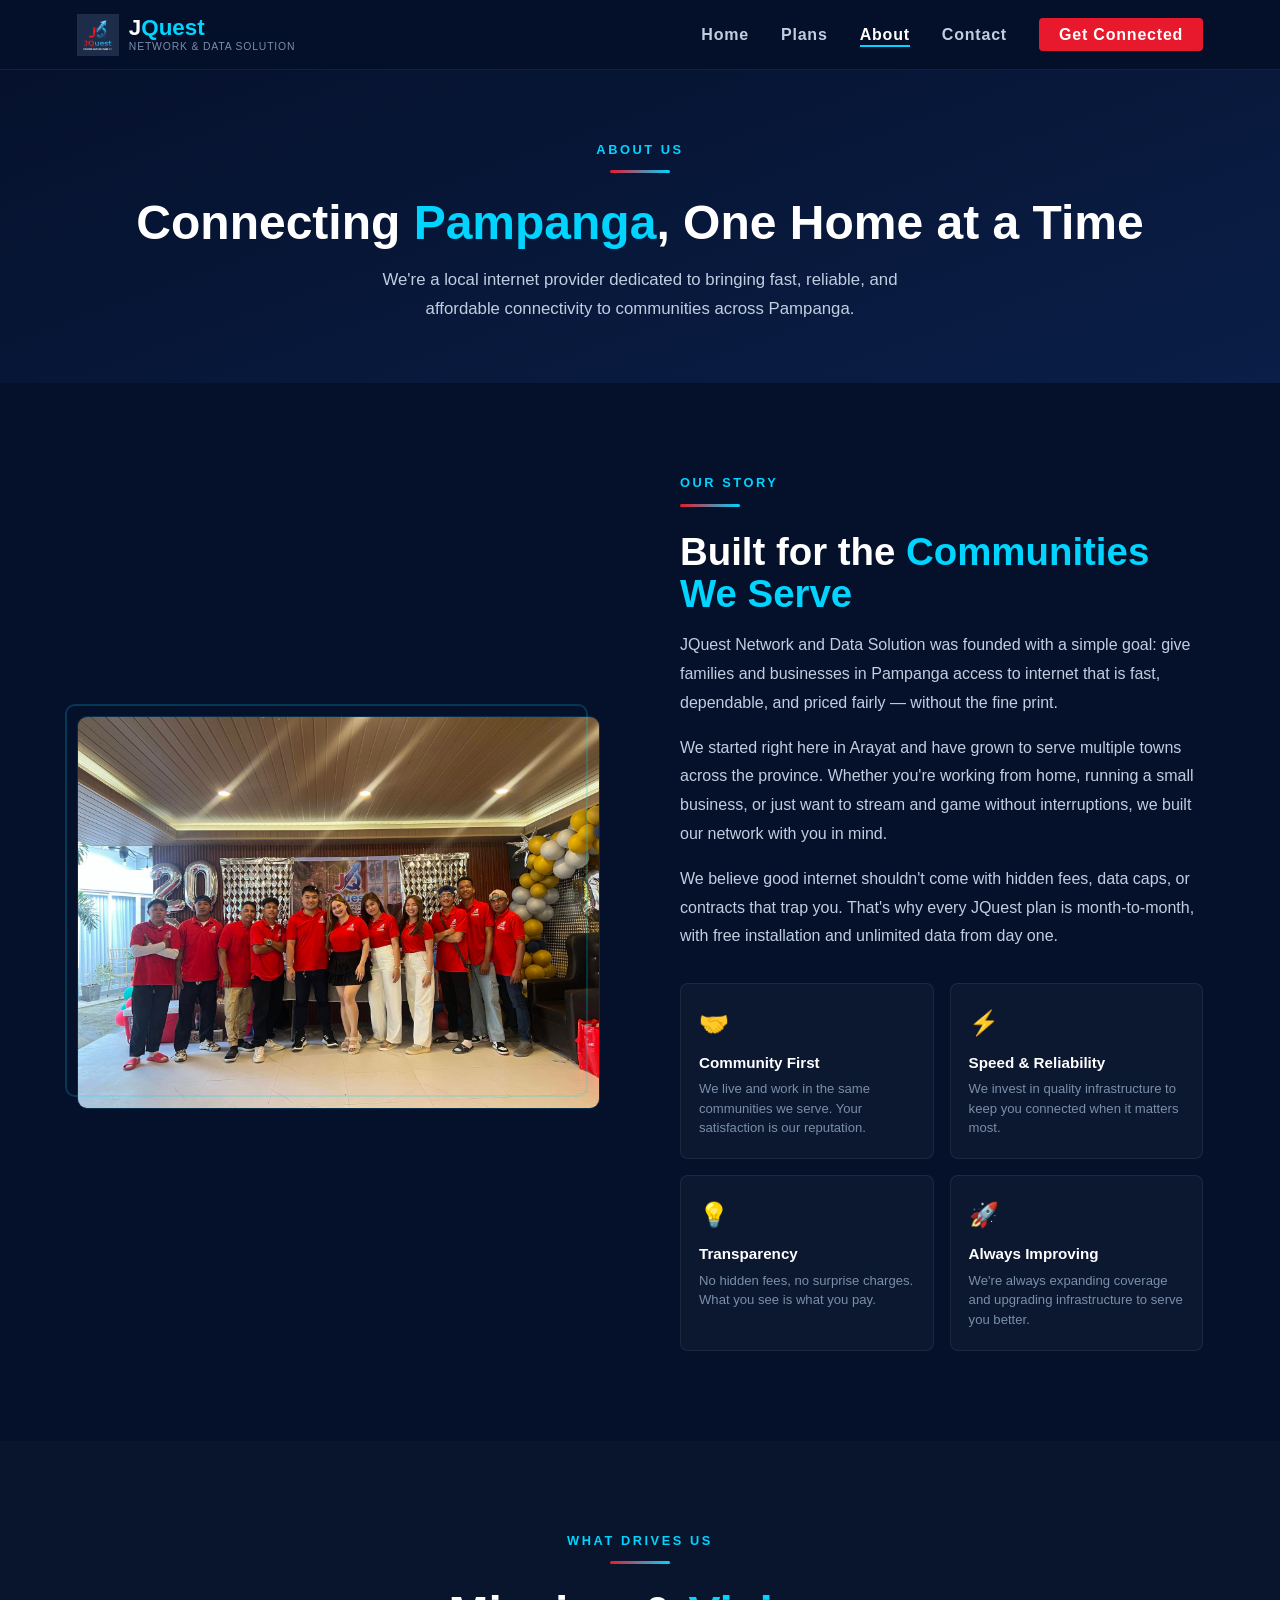
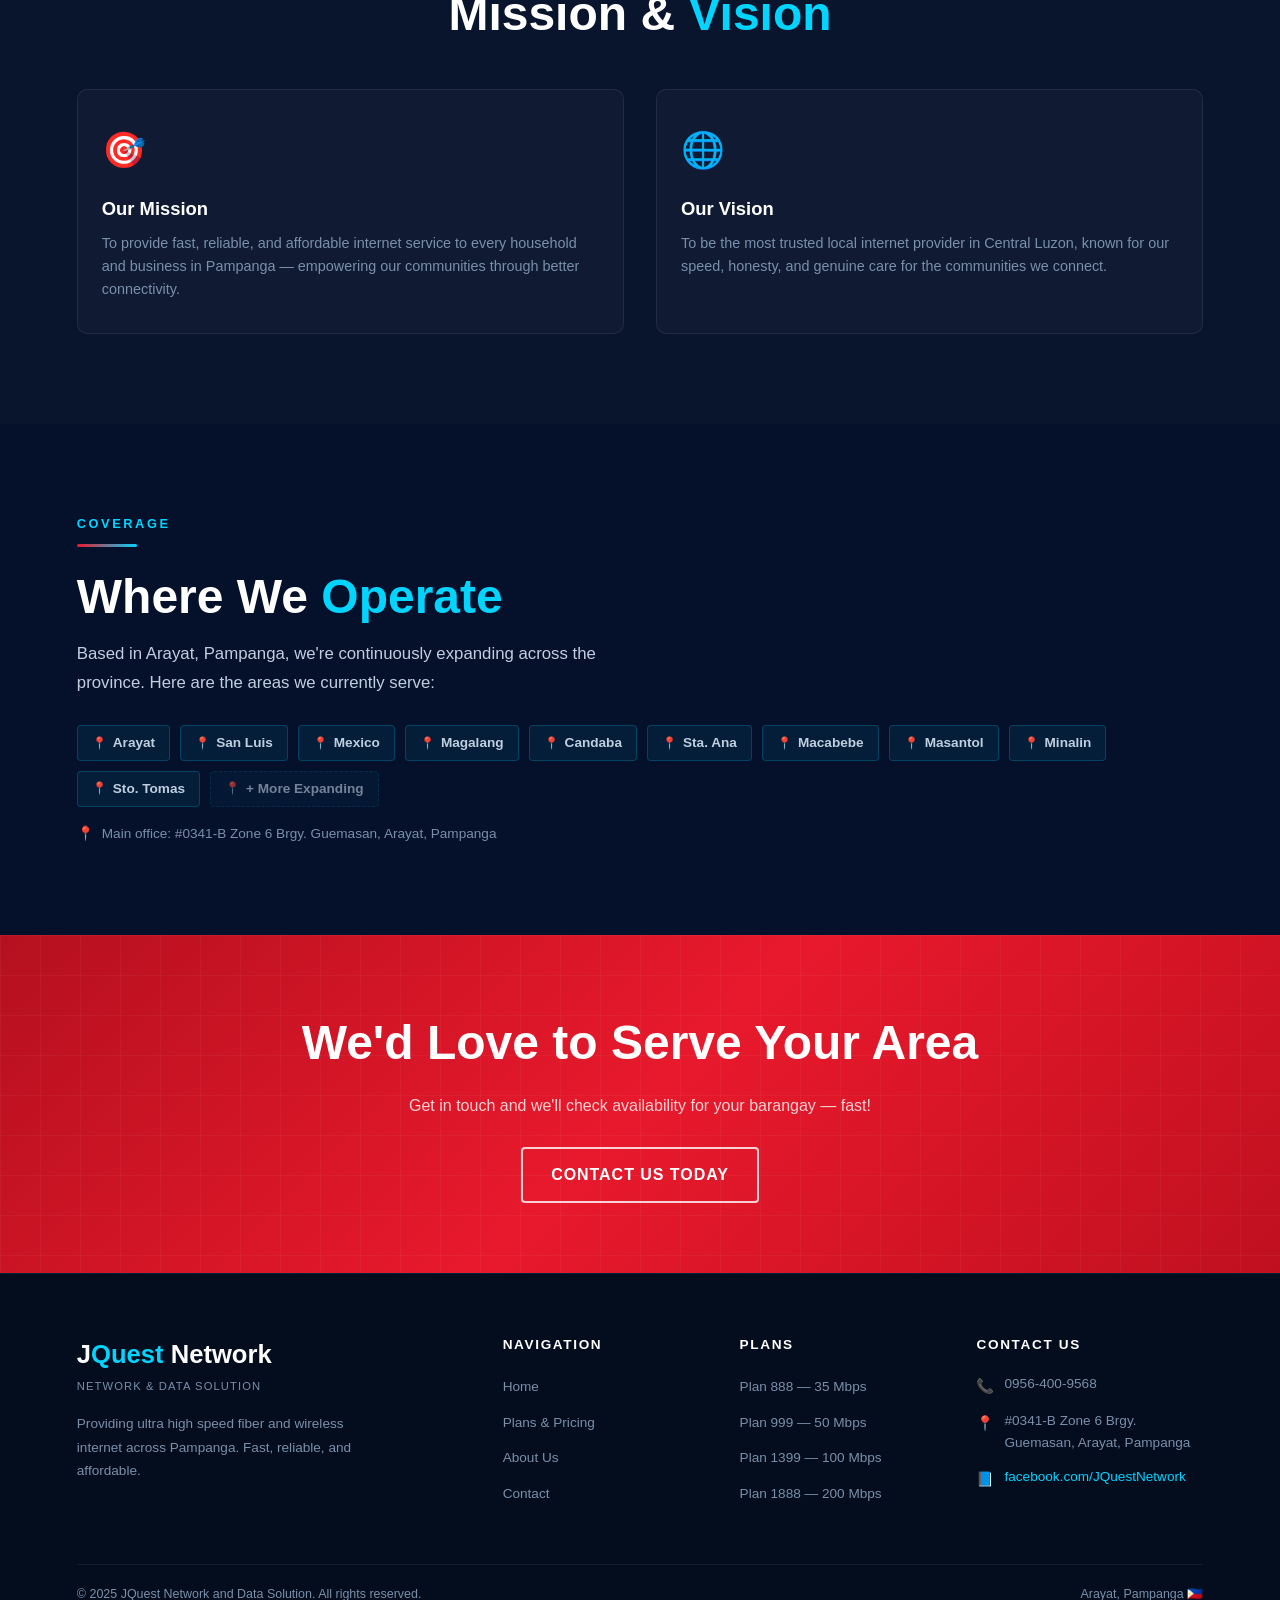
==== commit de0429ac: "Added image" ====
--- a/about.html
+++ b/about.html
@@ -46,7 +46,7 @@
     <div class="about-img-wrap fade-up">
       <!-- PHOTO: Replace images/team-photo.jpg with your actual team or office photo -->
       <img
-        src="images/team-photo.jpg"
+        src="images/team.jpg"
         alt="JQuest Network Team"
         style="width:100%;border-radius:10px;border:1px solid rgba(0,212,255,0.15);"
         onerror="this.style.display='none';this.nextElementSibling.style.display='flex';"
@@ -54,7 +54,7 @@
       <!-- Fallback shown if image is missing -->
       <div class="about-img-placeholder" style="display:none;">
         <span class="img-icon">📸</span>
-        <span>Add <strong>images/team-photo.jpg</strong><br><small>Team photo or office/installation photo</small></span>
+        <span>Add <strong>images/team.jpg</strong><br><small>Team photo or office/installation photo</small></span>
       </div>
     </div>
 
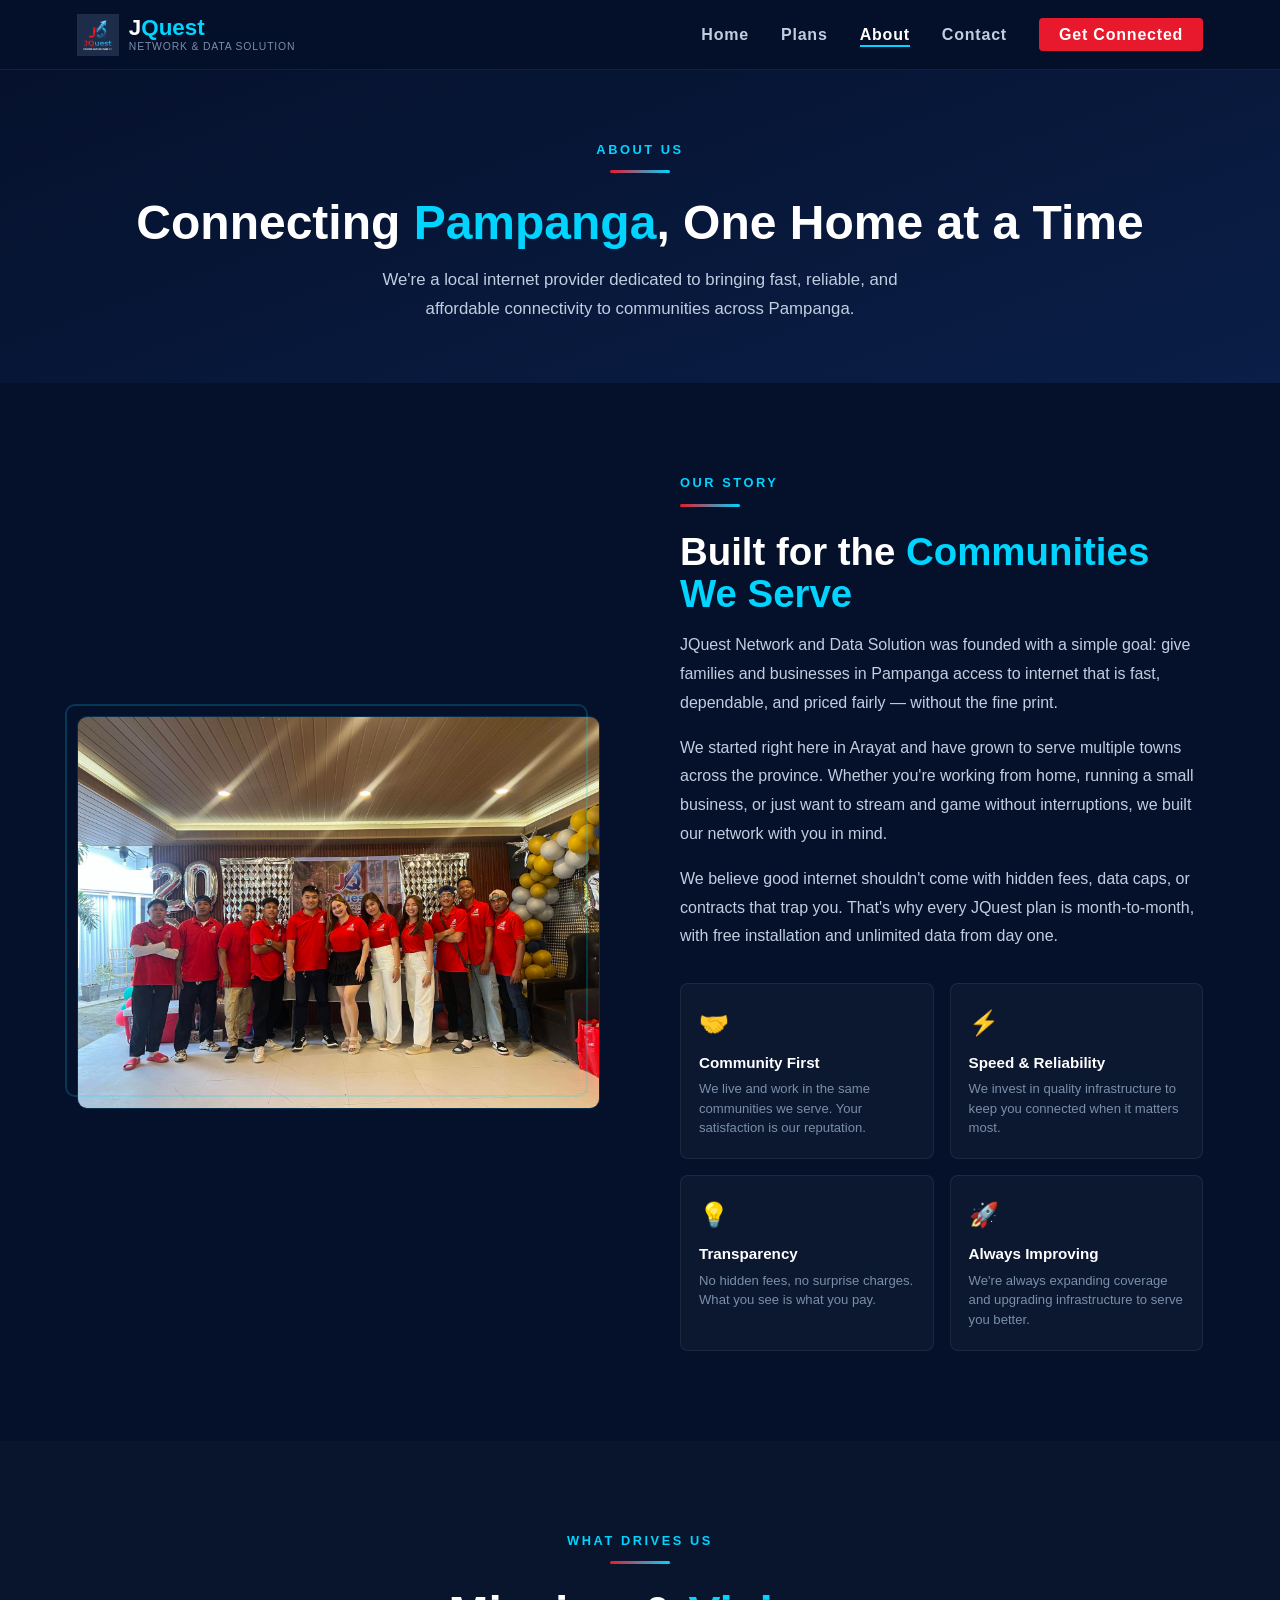
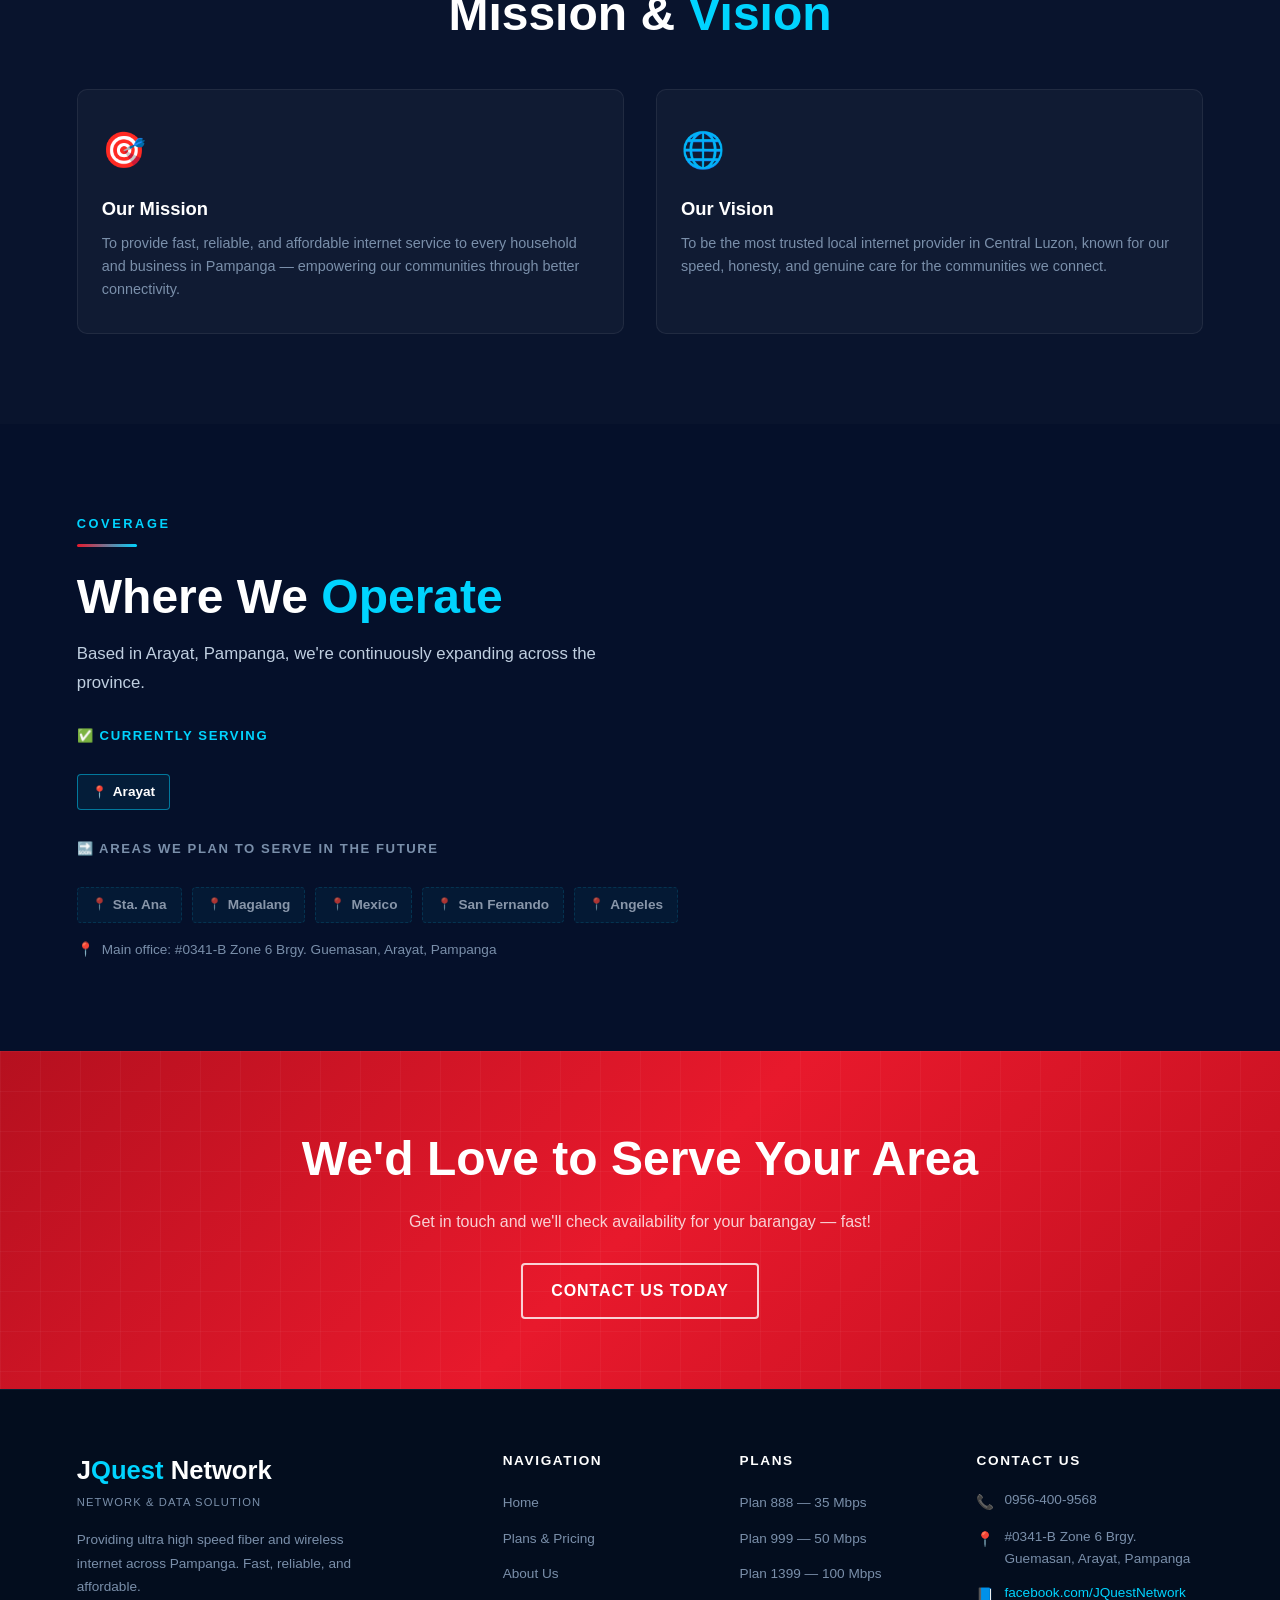
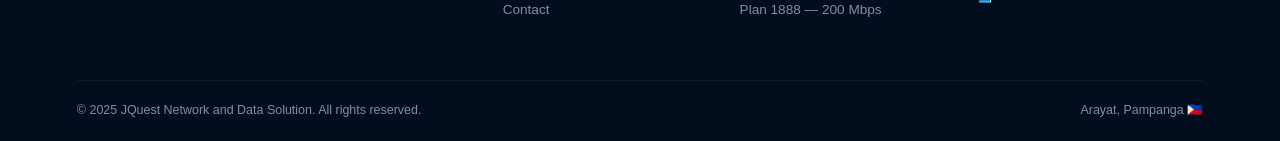
==== commit 98d3dc2f: "Update about.html" ====
--- a/about.html
+++ b/about.html
@@ -129,21 +129,21 @@
     <div class="section-label">Coverage</div>
     <div class="hr-accent"></div>
     <h2 class="section-title">Where We <span>Operate</span></h2>
-    <p class="section-sub">Based in Arayat, Pampanga, we're continuously expanding across the province. Here are the areas we currently serve:</p>
-  </div>
-
-  <div class="coverage-areas fade-up" style="margin-top:28px;">
-    <span class="area-tag">Arayat</span>
-    <span class="area-tag">San Luis</span>
-    <span class="area-tag">Mexico</span>
-    <span class="area-tag">Magalang</span>
-    <span class="area-tag">Candaba</span>
-    <span class="area-tag">Sta. Ana</span>
-    <span class="area-tag">Macabebe</span>
-    <span class="area-tag">Masantol</span>
-    <span class="area-tag">Minalin</span>
-    <span class="area-tag">Sto. Tomas</span>
-    <span class="area-tag" style="border-style:dashed;opacity:0.6;">+ More Expanding</span>
+    <p class="section-sub">Based in Arayat, Pampanga, we're continuously expanding across the province.</p>
+  </div>
+
+  <p style="font-family:var(--font-head);font-size:0.82rem;font-weight:700;letter-spacing:0.12em;text-transform:uppercase;color:var(--cyan);margin-bottom:12px;margin-top:28px;">✅ Currently Serving</p>
+  <div class="coverage-areas fade-up">
+    <span class="area-tag" style="border-color:rgba(0,212,255,0.5);color:var(--white);">Arayat</span>
+  </div>
+
+  <p style="font-family:var(--font-head);font-size:0.82rem;font-weight:700;letter-spacing:0.12em;text-transform:uppercase;color:var(--gray-dim);margin-bottom:12px;margin-top:28px;">🔜 Areas We Plan to Serve in the Future</p>
+  <div class="coverage-areas fade-up">
+    <span class="area-tag" style="border-style:dashed;opacity:0.7;">Sta. Ana</span>
+    <span class="area-tag" style="border-style:dashed;opacity:0.7;">Magalang</span>
+    <span class="area-tag" style="border-style:dashed;opacity:0.7;">Mexico</span>
+    <span class="area-tag" style="border-style:dashed;opacity:0.7;">San Fernando</span>
+    <span class="area-tag" style="border-style:dashed;opacity:0.7;">Angeles</span>
   </div>
 
   <div style="margin-top:16px;display:flex;align-items:center;gap:8px;font-size:0.85rem;color:var(--gray-dim);">
